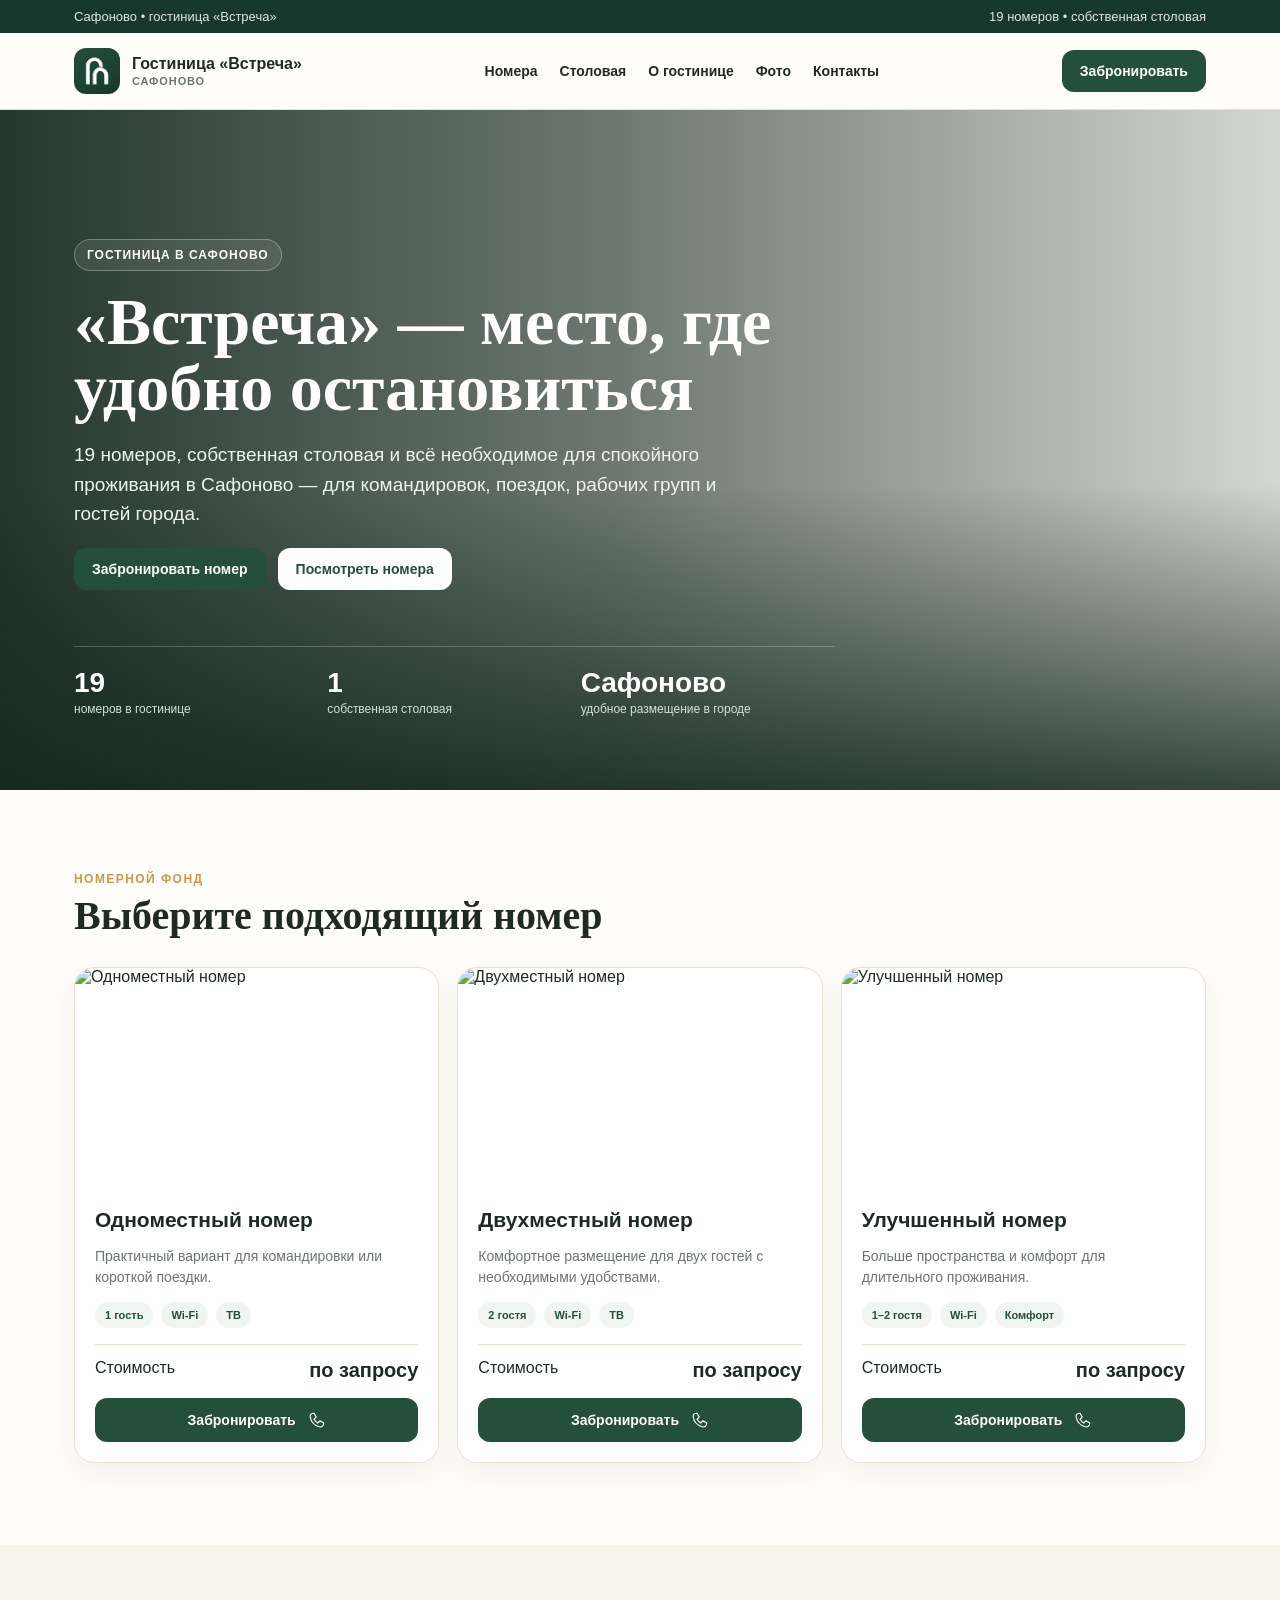
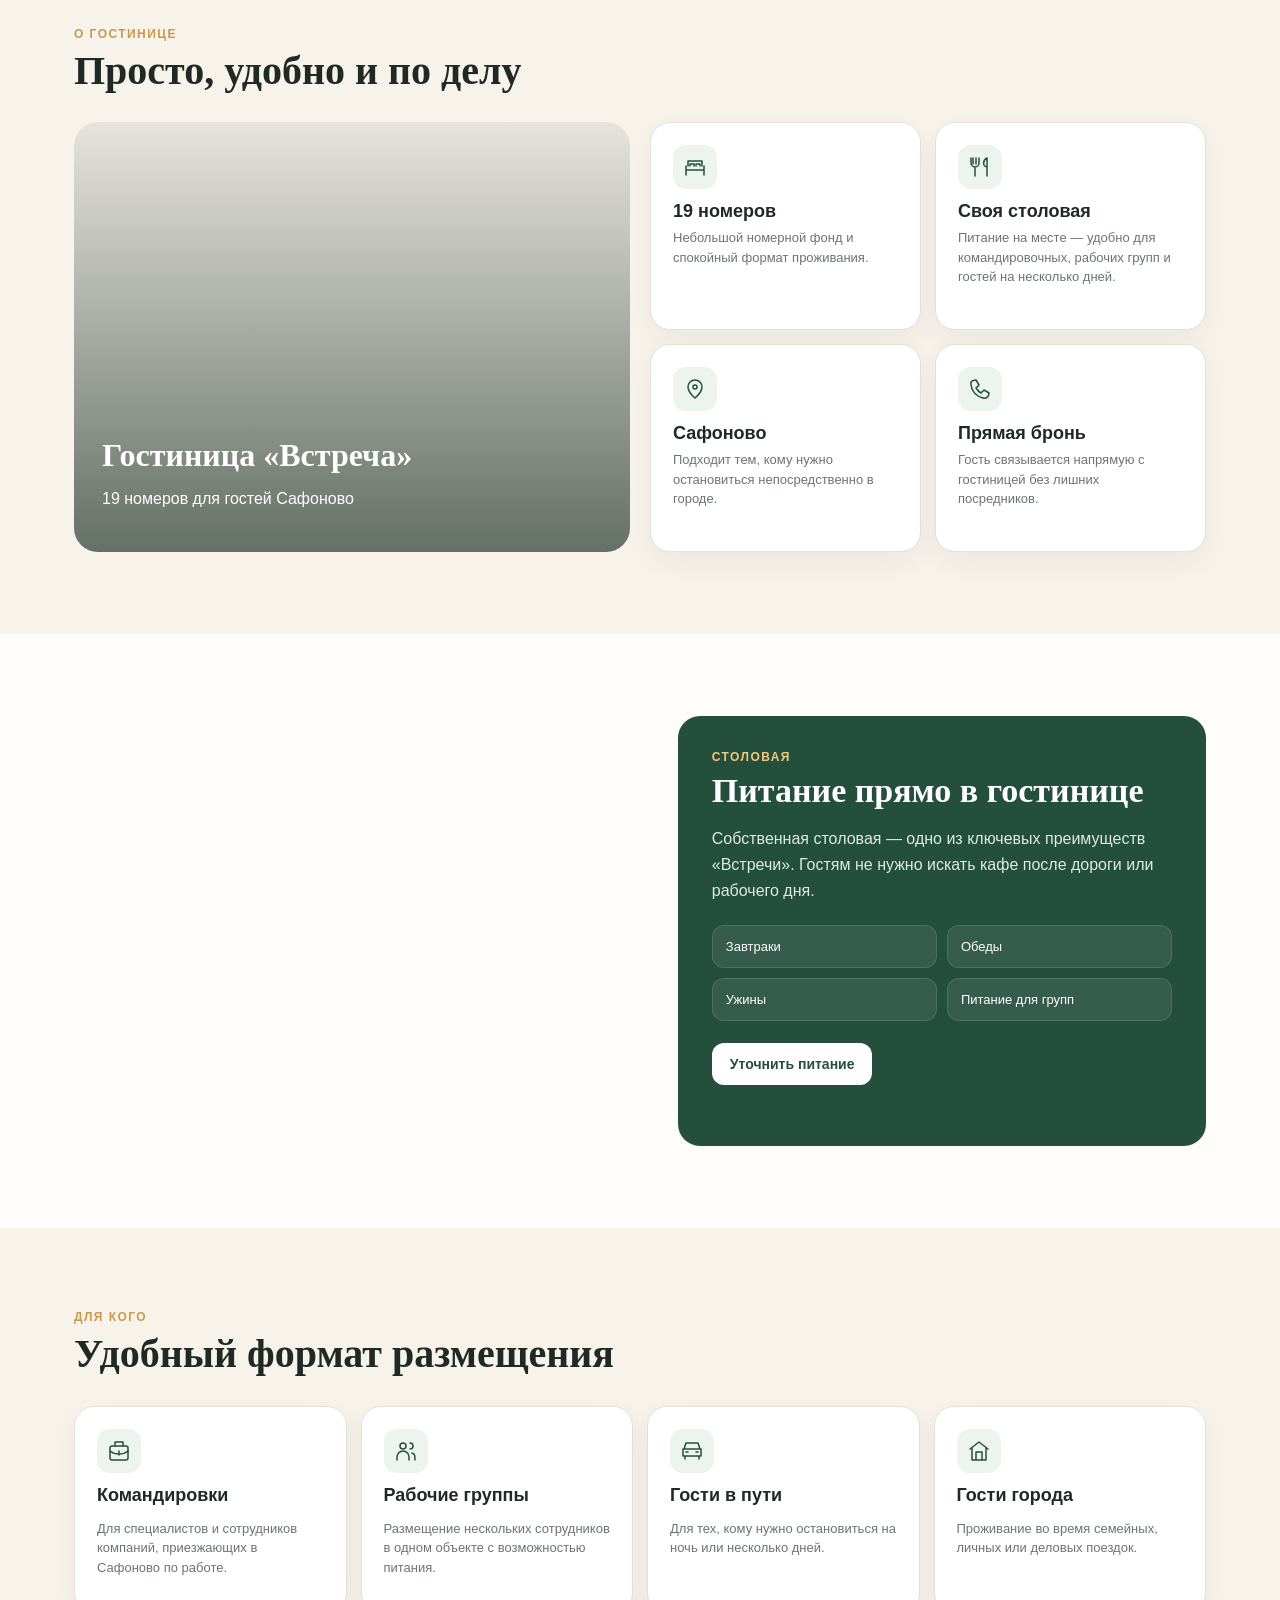
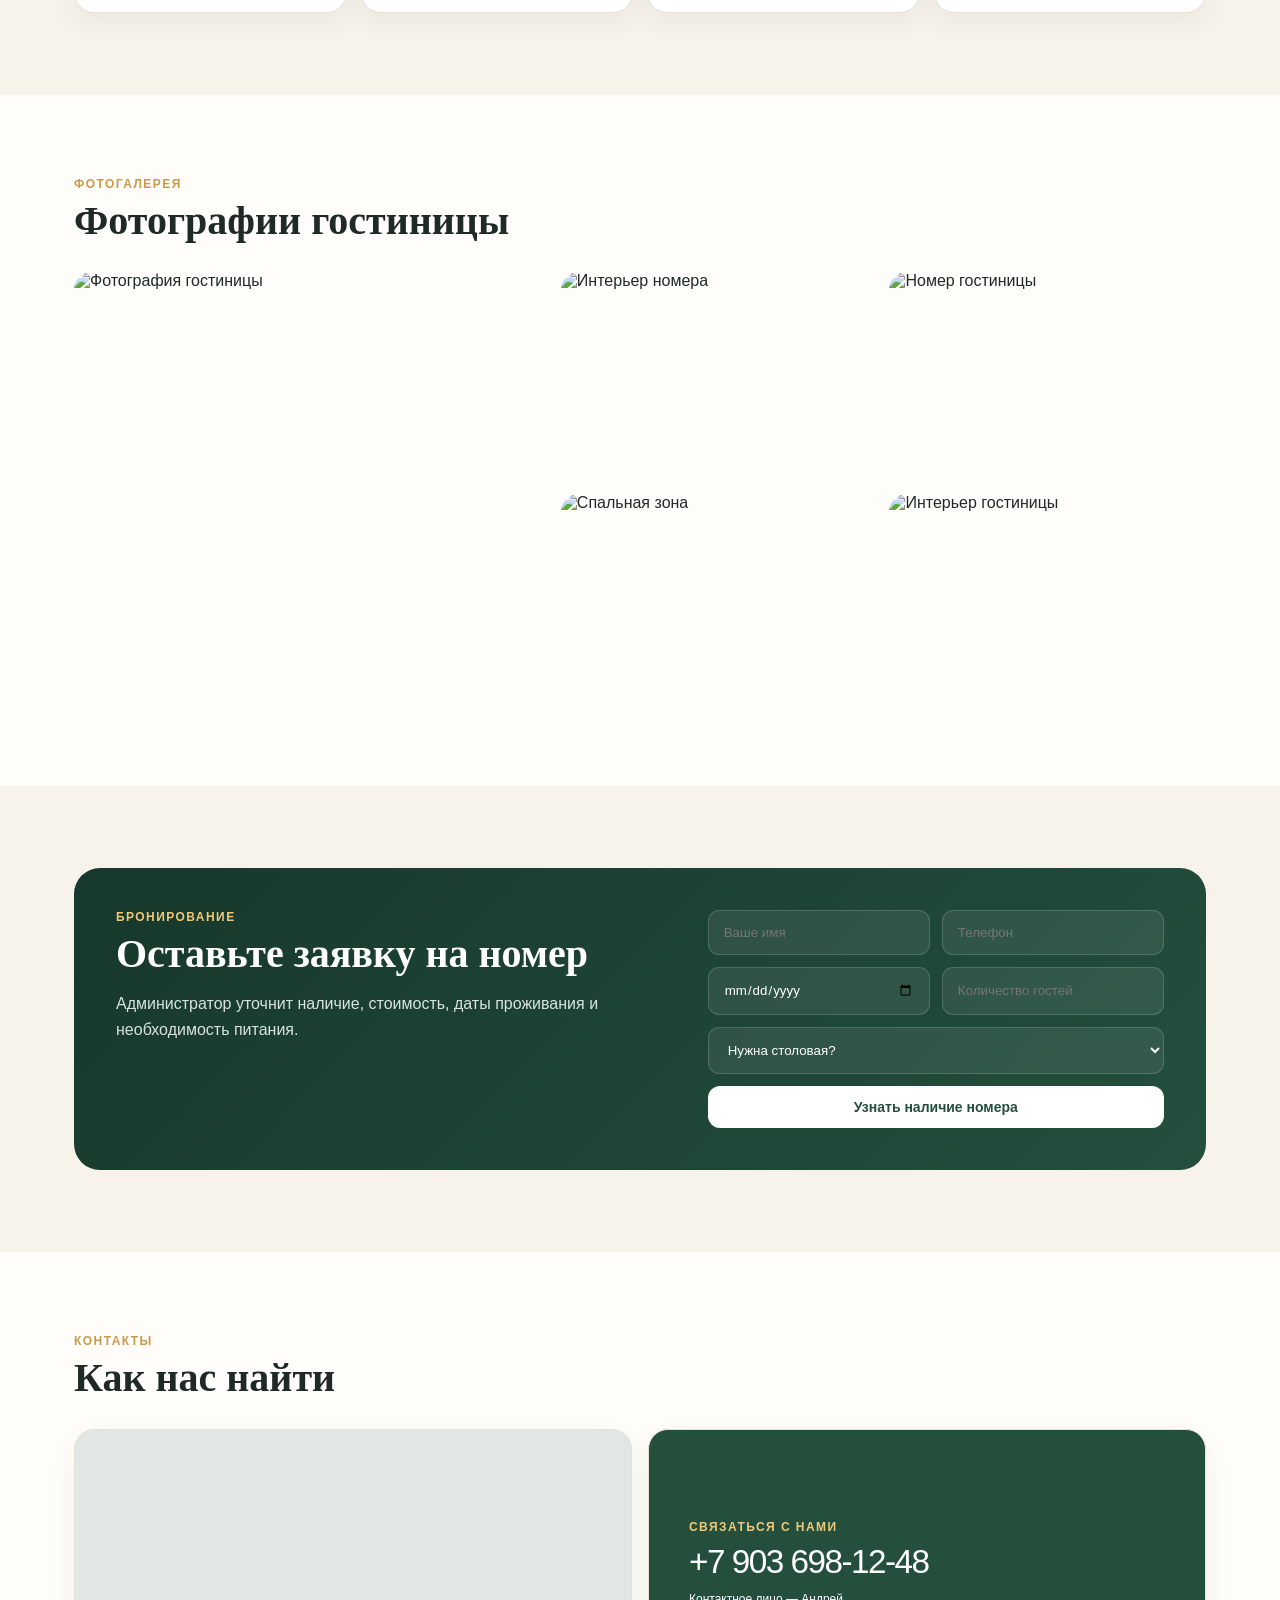
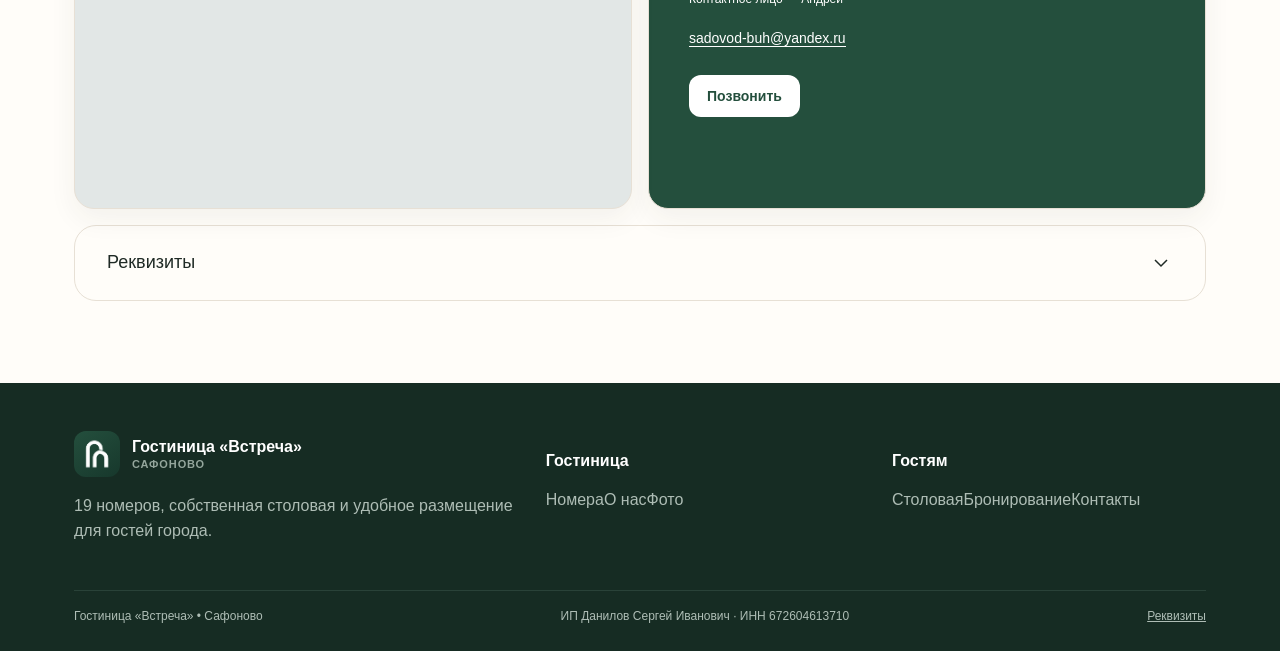
==== vstrecha.html @ 70683cca "Restore approved hotel design with logo, contacts and map" ====
<!DOCTYPE html>
<html lang="ru">
<head>
<meta charset="UTF-8">
<link rel="icon" href="[data-uri]">
<meta name="viewport" content="width=device-width, initial-scale=1.0">
<title>Гостиница «Встреча» — Сафоново</title>
<meta name="description" content="Гостиница «Встреча» в Сафоново. 19 номеров, собственная столовая, удобное размещение для командировок, поездок и отдыха.">
<style>
:root{--green:#244f3d;--green2:#17382c;--gold:#c99a4b;--cream:#f7f3eb;--paper:#fffdf9;--ink:#1f2a25;--muted:#6d756f;--line:#e7e0d5;--white:#fff}
*{box-sizing:border-box}html{scroll-behavior:smooth}body{margin:0;font-family:Arial,Helvetica,sans-serif;background:var(--paper);color:var(--ink)}a{text-decoration:none;color:inherit}img{display:block;width:100%}.wrap{max-width:1180px;margin:auto;padding:0 24px}
.topbar{background:var(--green2);color:#dce7e1;font-size:13px}.topbar .wrap{display:flex;justify-content:space-between;padding-top:9px;padding-bottom:9px}
header{position:sticky;top:0;z-index:30;background:rgba(255,253,249,.96);backdrop-filter:blur(10px);border-bottom:1px solid var(--line)}.nav{height:76px;display:flex;align-items:center;justify-content:space-between;gap:20px}
.brand{display:flex;align-items:center;gap:12px;font-weight:900}.logo{width:46px;height:46px;border-radius:12px;background:linear-gradient(145deg,var(--green),var(--green2));display:grid;place-items:center;color:#fff;font-family:Georgia,serif;font-size:24px}.brand small{display:block;font-size:11px;color:var(--muted);font-weight:700;letter-spacing:.08em;margin-top:2px}
nav{display:flex;gap:22px;font-size:14px;font-weight:700}.btn{display:inline-flex;align-items:center;justify-content:center;background:var(--green);color:#fff;padding:13px 18px;border-radius:12px;font-weight:800;font-size:14px}.btn.light{background:#fff;color:var(--green)}
.hero{min-height:680px;display:flex;align-items:end;color:#fff;background:linear-gradient(90deg,rgba(18,38,29,.92),rgba(18,38,29,.62) 48%,rgba(18,38,29,.18)),linear-gradient(0deg,rgba(18,38,29,.82),transparent 45%),url('https://images.unsplash.com/photo-1566073771259-6a8506099945?auto=format&fit=crop&w=1800&q=88') center/cover no-repeat}.hero .wrap{width:100%;padding-top:120px;padding-bottom:64px}.kicker{display:inline-flex;padding:8px 12px;border:1px solid rgba(255,255,255,.28);background:rgba(255,255,255,.09);border-radius:100px;font-size:12px;font-weight:850;letter-spacing:.08em;text-transform:uppercase}.hero h1{font-family:Georgia,serif;font-size:66px;line-height:1;max-width:780px;margin:18px 0}.hero p{font-size:19px;line-height:1.55;max-width:690px;color:#eef4ef}.hero-actions{display:flex;gap:12px;flex-wrap:wrap}.hero-facts{display:grid;grid-template-columns:repeat(3,1fr);max-width:760px;margin-top:56px;border-top:1px solid rgba(255,255,255,.24)}.hero-fact{padding:20px 20px 0 0}.hero-fact strong{display:block;font-size:28px}.hero-fact span{font-size:12px;color:#d6e0da}
.section{padding:82px 0}.section.alt{background:var(--cream)}.head{display:flex;justify-content:space-between;align-items:end;gap:30px;margin-bottom:30px}.eyebrow{color:var(--gold);font-size:12px;text-transform:uppercase;font-weight:900;letter-spacing:.12em;margin-bottom:8px}h2{font-family:Georgia,serif;font-size:40px;line-height:1.08;margin:0}.head p{max-width:520px;color:var(--muted);line-height:1.55;margin:0}
.rooms{display:grid;grid-template-columns:repeat(3,1fr);gap:18px}.card{background:#fff;border:1px solid var(--line);border-radius:20px;overflow:hidden;box-shadow:0 10px 28px rgba(48,43,34,.06)}.room img{height:220px;object-fit:cover}.room-body{padding:20px}.room h3{font-size:21px;margin:0 0 8px}.room p{color:var(--muted);font-size:14px;line-height:1.5}.room-tags{display:flex;gap:8px;flex-wrap:wrap}.tag{padding:7px 10px;border-radius:100px;background:#f1f5f2;color:var(--green);font-size:11px;font-weight:800}.price{margin-top:16px;padding-top:14px;border-top:1px solid var(--line);display:flex;justify-content:space-between}.price strong{font-size:20px}
.about-grid{display:grid;grid-template-columns:1fr 1fr;gap:20px}.about-photo{min-height:430px;border-radius:24px;background:linear-gradient(0deg,rgba(31,50,40,.68),rgba(31,50,40,.08)),url('https://images.unsplash.com/photo-1564501049412-61c2a3083791?auto=format&fit=crop&w=1200&q=85') center/cover no-repeat;display:flex;align-items:end;padding:28px;color:#fff}.about-photo h3{font-family:Georgia,serif;font-size:32px;margin:0 0 6px}.about-list{display:grid;grid-template-columns:1fr 1fr;gap:14px}.feature{padding:22px}.icon{width:44px;height:44px;border-radius:13px;background:#edf3ef;color:var(--green);display:grid;place-items:center;font-size:20px;margin-bottom:12px}.feature h3{margin:0 0 6px;font-size:18px}.feature p{margin:0;color:var(--muted);font-size:13px;line-height:1.5}
.dining{display:grid;grid-template-columns:1.05fr .95fr;gap:20px}.dining-image{min-height:430px;border-radius:22px;background:url('https://images.unsplash.com/photo-1515003197210-e0cd71810b5f?auto=format&fit=crop&w=1200&q=85') center/cover no-repeat}.dining-copy{background:var(--green);color:#fff;border-radius:22px;padding:34px}.dining-copy h3{font-family:Georgia,serif;font-size:34px;margin:8px 0 14px}.dining-copy p{color:#deebe3;line-height:1.6}.menu-grid{display:grid;grid-template-columns:1fr 1fr;gap:10px;margin:22px 0}.menu-item{padding:13px;background:rgba(255,255,255,.08);border:1px solid rgba(255,255,255,.12);border-radius:12px;font-size:13px}
.audience{display:grid;grid-template-columns:repeat(4,1fr);gap:14px}.audience .card{padding:22px}.audience h3{font-size:18px;margin:12px 0 6px}.audience p{color:var(--muted);font-size:13px;line-height:1.5}
.gallery{display:grid;grid-template-columns:1.2fr .8fr .8fr;grid-auto-rows:210px;gap:12px}.gallery img{height:100%;object-fit:cover;border-radius:18px}.gallery img:first-child{grid-row:span 2}
.booking{background:linear-gradient(135deg,var(--green2),var(--green));color:#fff;border-radius:26px;padding:42px;display:grid;grid-template-columns:1.1fr .9fr;gap:34px}.booking p{color:#d8e4dd;line-height:1.6}.form{display:grid;grid-template-columns:1fr 1fr;gap:12px}.form input,.form select{width:100%;padding:14px 15px;border-radius:11px;border:1px solid rgba(255,255,255,.15);background:rgba(255,255,255,.08);color:#fff}.form .full{grid-column:1/-1}.form button{border:0;cursor:pointer}
.mapbox{background:#ece8df;border-radius:20px;min-height:360px;display:grid;place-items:center;text-align:center;padding:30px}.mapbox strong{display:block;font-size:22px}.mapbox p{color:var(--muted);max-width:450px;line-height:1.55}
footer{background:#162c23;color:#aebdb5;padding:48px 0 28px}.footer-grid{display:grid;grid-template-columns:1.4fr 1fr 1fr;gap:32px}footer h4{color:#fff}.bottom{border-top:1px solid #294238;margin-top:30px;padding-top:18px;font-size:12px}
@media(max-width:900px){nav{display:none}.hero h1{font-size:48px}.rooms{grid-template-columns:1fr 1fr}.about-grid,.dining,.booking{grid-template-columns:1fr}.audience{grid-template-columns:1fr 1fr}.gallery{grid-template-columns:1fr 1fr}.gallery img:first-child{grid-row:auto}}
@media(max-width:620px){.wrap{padding:0 16px}.hero{min-height:620px}.hero h1{font-size:39px}.hero p{font-size:16px}.section{padding:58px 0}.head{display:block}.head p{margin-top:12px}.rooms,.audience,.about-list,.gallery,.form{grid-template-columns:1fr}.form .full{grid-column:auto}.hero-facts{grid-template-columns:1fr}.footer-grid{grid-template-columns:1fr}}

:root{--ease:cubic-bezier(.22,1,.36,1)}
.site-intro{position:fixed;z-index:3000;inset:0;display:grid;place-items:center;background:#172a2a;color:#fff;overflow:hidden;pointer-events:none;animation:intro-out .65s 2.2s var(--ease) forwards}.site-intro:before{content:'';position:absolute;inset:-5%;background:linear-gradient(#112426ba,#112426d9),url('https://images.unsplash.com/photo-1566073771259-6a8506099945?auto=format&fit=crop&w=1800&q=88') center/cover;animation:intro-bg 3s var(--ease) both}.intro-brand{position:relative;display:flex;align-items:center;flex-direction:column;animation:logo-reveal 1.7s .15s var(--ease) both}.intro-brand img{width:150px;height:150px;object-fit:contain;filter:brightness(0) invert(1);margin-bottom:18px}.intro-brand strong{font-size:clamp(40px,6vw,80px);font-weight:500;letter-spacing:.17em;padding-left:.17em;line-height:1.1}.intro-brand span{font-size:10px;letter-spacing:.32em;margin-top:20px}.intro-glow{position:absolute;inset:0;background:linear-gradient(110deg,transparent 30%,#b8f6e416,transparent 70%);animation:intro-light 2s ease-in-out both}.intro-line{position:absolute;bottom:12%;height:1px;background:#b9e7dc;width:100px;transform-origin:left;animation:line-in 2.1s var(--ease) both}@keyframes logo-reveal{from{opacity:0;clip-path:inset(0 100% 0 0);transform:translateY(12px)}to{opacity:1;clip-path:inset(0);transform:none}}@keyframes intro-light{from{transform:translateX(-100%)}to{transform:translateX(100%)}}@keyframes intro-out{to{opacity:0;visibility:hidden}}@keyframes intro-bg{from{transform:scale(1.08);opacity:.4}to{transform:scale(1);opacity:1}}@keyframes line-in{from{transform:scaleX(0)}to{transform:scaleX(1)}}
.reveal{opacity:0;transform:translateY(38px);transition:opacity .8s var(--ease),transform 1s var(--ease);transition-delay:var(--delay,0ms)}.reveal.is-visible{opacity:1;transform:translateY(0)}.room.reveal:nth-child(2){--delay:100ms}.room.reveal:nth-child(3){--delay:200ms}.audience .card:nth-child(2){--delay:60ms}.audience .card:nth-child(3){--delay:120ms}.audience .card:nth-child(4){--delay:180ms}
.contact-grid{display:grid;grid-template-columns:1fr 1fr;gap:16px}.contact-grid .card{padding:40px}.contact-address h3{font-size:30px;line-height:1.15;font-weight:500;letter-spacing:-.04em;margin:0 0 18px}.contact-address p{max-width:430px;color:var(--muted);font-size:14px;margin-bottom:28px}.contact-person{background:var(--green);display:flex;align-items:flex-start;flex-direction:column;justify-content:center}.contact-phone{font-size:clamp(24px,2.6vw,38px);font-weight:500;letter-spacing:-.045em;line-height:1.2}.contact-person p{font-size:12px;margin:10px 0 24px}.contact-email{font-size:14px;border-bottom:1px solid currentColor;overflow-wrap:anywhere}.contact-person .btn{margin-top:28px}.requisites{background:#fff;border-radius:22px;margin-top:16px;padding:0 32px}.requisites summary{padding:25px 0;display:flex;align-items:center;justify-content:space-between;font-size:18px;font-weight:500;cursor:pointer;list-style:none}.requisites summary::-webkit-details-marker{display:none}.requisites summary svg{width:24px;height:24px;transition:transform .3s}.requisites[open] summary svg{transform:rotate(180deg)}.requisites dl{margin:0;padding:0 0 28px}.requisites dl>div{display:grid;grid-template-columns:240px 1fr;gap:24px;padding:14px 0;border-top:1px solid var(--line);font-size:12px}.requisites dt{color:var(--muted)}.requisites dd{margin:0;overflow-wrap:anywhere}.bottom{display:flex;justify-content:space-between;gap:16px;flex-wrap:wrap}.bottom a{text-decoration:underline}
@media(max-width:800px){.contact-grid{grid-template-columns:1fr}.contact-grid .card{padding:30px}.contact-phone{font-size:32px}}
@media(max-width:540px){.contact-grid .card{padding:28px 24px}.contact-address h3{font-size:28px}.contact-phone{font-size:28px}.contact-address p{font-size:12px}.contact-address .btn{font-size:10px;padding:15px 18px;gap:12px}.requisites{padding:0 24px}.requisites dl>div{grid-template-columns:1fr;gap:5px}.requisites summary{font-size:17px}.bottom{flex-direction:column;gap:10px}}

.contact-grid .contact-map{padding:0;min-height:380px;position:relative;background:#e2e7e6}.contact-map iframe{display:block;border:0;width:100%;height:100%;min-height:380px;position:absolute;inset:0}@media(max-width:540px){.contact-grid .contact-map,.contact-map iframe{min-height:360px}}

html{scroll-padding-top:100px}button,input,select{font-family:inherit}a:focus-visible,button:focus-visible,summary:focus-visible{outline:3px solid var(--gold);outline-offset:4px}.logo img{width:36px;height:36px;object-fit:contain;filter:brightness(0) invert(1)}.icon svg{width:24px;height:24px}.menu-toggle{display:none}.room-book{margin-top:16px;width:100%;gap:12px}.room-book:after{content:'';width:18px;height:18px;background:currentColor;mask:url("data:image/svg+xml,%3Csvg xmlns='http://www.w3.org/2000/svg' viewBox='0 0 24 24'%3E%3Cpath d='m8 3 3 5-3 3c2 3 3 4 5 5l3-3 5 3c0 4-3 6-6 5C8 19 4 15 3 8 2 5 4 3 8 3Z' fill='none' stroke='black' stroke-width='1.5'/%3E%3C/svg%3E") center/contain no-repeat}.btn{transition:transform .25s,filter .25s}.btn:hover{transform:translateY(-2px);filter:brightness(1.08)}.form input,.form select{min-width:0}.form option{color:var(--ink);background:var(--paper)}.room img{transition:filter .4s}.room:hover img{filter:brightness(1.04)}
.contact-person{color:#fff}.contact-person .eyebrow{color:#f1c978}.contact-address h3{font-family:Georgia,serif}.contact-grid .card{border-radius:20px}.requisites{background:var(--paper);border:1px solid var(--line)}.contact-email{color:#fff}.intro-brand strong{font-family:Georgia,serif}.intro-brand span{font-family:Arial,sans-serif}.intro-line{background:var(--gold)}
@media(max-width:900px){.menu-toggle{display:grid;place-items:center;width:40px;height:40px;flex-shrink:0;border:1px solid var(--line);border-radius:10px;background:var(--paper);color:var(--green)}.menu-toggle svg{width:24px;height:24px}.nav{gap:12px}.nav>.btn{margin-left:auto}nav.is-open{display:flex;position:absolute;top:76px;left:16px;right:16px;padding:24px;flex-direction:column;gap:20px;background:var(--paper);border:1px solid var(--line);border-radius:16px;box-shadow:0 12px 30px #17382c15}}
@media(max-width:620px){.topbar .wrap{gap:12px;font-size:10px}.nav{gap:8px}.brand{font-size:12px;gap:7px}.brand small{font-size:9px}.logo{width:36px;height:40px;flex-shrink:0}.logo img{width:29px;height:29px}.nav>.btn{padding:12px 10px;font-size:10px}.menu-toggle{width:34px;height:36px}.booking{padding:28px 22px}.form input,.form select{font-size:16px}.hero-facts{gap:0}.hero-fact{padding-top:16px}.contact-person .contact-phone{font-size:27px}.footer-grid .brand{font-size:16px}}
@media(prefers-reduced-motion:reduce){html{scroll-behavior:auto}*,*:before,*:after{animation:none!important;transition:none!important}.site-intro{display:none}.reveal{opacity:1;transform:none}}
</style>
</head>
<body>
<div class="site-intro" aria-hidden="true"><div class="intro-glow"></div><div class="intro-brand"><img src="[data-uri]" alt=""><strong>ВСТРЕЧА</strong><span>ГОСТИНИЦА · САФОНОВО</span></div><div class="intro-line"></div></div>
<div class="topbar"><div class="wrap"><span>Сафоново • гостиница «Встреча»</span><span>19 номеров • собственная столовая</span></div></div>
<header><div class="wrap nav"><a href="#" class="brand"><div class="logo"><img src="[data-uri]" alt="" width="64" height="64"></div><div>Гостиница «Встреча»<small>САФОНОВО</small></div></a><nav id="navigation" aria-label="Основная навигация"><a href="#rooms">Номера</a><a href="#dining">Столовая</a><a href="#about">О гостинице</a><a href="#gallery">Фото</a><a href="#contacts">Контакты</a></nav><button class="menu-toggle" aria-label="Открыть меню" aria-expanded="false" aria-controls="navigation"><svg viewBox="0 0 24 24" fill="none" stroke="currentColor" stroke-width="1.5"><path d="M4 8h16M4 16h16"/></svg></button><a class="btn" href="#booking">Забронировать</a></div></header>

<section class="hero"><div class="wrap"><div class="kicker">Гостиница в Сафоново</div><h1>«Встреча» — место, где удобно остановиться</h1><p>19 номеров, собственная столовая и всё необходимое для спокойного проживания в Сафоново — для командировок, поездок, рабочих групп и гостей города.</p><div class="hero-actions"><a class="btn" href="#booking">Забронировать номер</a><a class="btn light" href="#rooms">Посмотреть номера</a></div><div class="hero-facts"><div class="hero-fact"><strong>19</strong><span>номеров в гостинице</span></div><div class="hero-fact"><strong>1</strong><span>собственная столовая</span></div><div class="hero-fact"><strong>Сафоново</strong><span>удобное размещение в городе</span></div></div></div></section>

<section class="section" id="rooms"><div class="wrap"><div class="head"><div><div class="eyebrow">Номерной фонд</div><h2>Выберите подходящий номер</h2></div></div><div class="rooms">
<article class="card room"><img src="https://images.unsplash.com/photo-1611892440504-42a792e24d32?auto=format&fit=crop&w=900&q=82" alt="Одноместный номер" loading="lazy"><div class="room-body"><h3>Одноместный номер</h3><p>Практичный вариант для командировки или короткой поездки.</p><div class="room-tags"><span class="tag">1 гость</span><span class="tag">Wi‑Fi</span><span class="tag">ТВ</span></div><div class="price"><span>Стоимость</span><strong>по запросу</strong></div><a class="btn room-book" href="tel:+79036981248">Забронировать</a></div></article>
<article class="card room"><img src="https://images.unsplash.com/photo-1566665797739-1674de7a421a?auto=format&fit=crop&w=900&q=82" alt="Двухместный номер" loading="lazy"><div class="room-body"><h3>Двухместный номер</h3><p>Комфортное размещение для двух гостей с необходимыми удобствами.</p><div class="room-tags"><span class="tag">2 гостя</span><span class="tag">Wi‑Fi</span><span class="tag">ТВ</span></div><div class="price"><span>Стоимость</span><strong>по запросу</strong></div><a class="btn room-book" href="tel:+79036981248">Забронировать</a></div></article>
<article class="card room"><img src="https://images.unsplash.com/photo-1590490360182-c33d57733427?auto=format&fit=crop&w=900&q=82" alt="Улучшенный номер" loading="lazy"><div class="room-body"><h3>Улучшенный номер</h3><p>Больше пространства и комфорт для длительного проживания.</p><div class="room-tags"><span class="tag">1–2 гостя</span><span class="tag">Wi‑Fi</span><span class="tag">Комфорт</span></div><div class="price"><span>Стоимость</span><strong>по запросу</strong></div><a class="btn room-book" href="tel:+79036981248">Забронировать</a></div></article>
</div></div></section>

<section class="section alt" id="about"><div class="wrap"><div class="head"><div><div class="eyebrow">О гостинице</div><h2>Просто, удобно и по делу</h2></div></div><div class="about-grid"><div class="about-photo"><div><h3>Гостиница «Встреча»</h3><p>19 номеров для гостей Сафоново</p></div></div><div class="about-list">
<div class="card feature"><div class="icon"><svg viewBox="0 0 24 24" fill="none" stroke="currentColor" stroke-width="1.5" stroke-linecap="round" stroke-linejoin="round" aria-hidden="true"><path d="M3 18v-7m18 7v-7M3 15h18M5 11V6h14v5M7 11V9h4v2m2 0V9h4v2M3 18v2m18-2v2"/></svg></div><h3>19 номеров</h3><p>Небольшой номерной фонд и спокойный формат проживания.</p></div>
<div class="card feature"><div class="icon"><svg viewBox="0 0 24 24" fill="none" stroke="currentColor" stroke-width="1.5" stroke-linecap="round" stroke-linejoin="round" aria-hidden="true"><path d="M5 3v6m3-6v6M3 3v5a4 4 0 0 0 8 0V3M7 12v9M19 21V3c-4 2-5 8 0 9"/></svg></div><h3>Своя столовая</h3><p>Питание на месте — удобно для командировочных, рабочих групп и гостей на несколько дней.</p></div>
<div class="card feature"><div class="icon"><svg viewBox="0 0 24 24" fill="none" stroke="currentColor" stroke-width="1.5" stroke-linecap="round" stroke-linejoin="round" aria-hidden="true"><path d="M19 10c0 5-7 11-7 11S5 15 5 10a7 7 0 1 1 14 0Z"/><circle cx="12" cy="10" r="2"/></svg></div><h3>Сафоново</h3><p>Подходит тем, кому нужно остановиться непосредственно в городе.</p></div>
<div class="card feature"><div class="icon"><svg viewBox="0 0 24 24" fill="none" stroke="currentColor" stroke-width="1.5" stroke-linecap="round" stroke-linejoin="round" aria-hidden="true"><path d="m8 3 3 5-3 3c2 3 3 4 5 5l3-3 5 3c0 4-3 6-6 5C8 19 4 15 3 8 2 5 4 3 8 3Z"/></svg></div><h3>Прямая бронь</h3><p>Гость связывается напрямую с гостиницей без лишних посредников.</p></div>
</div></div></div></section>

<section class="section" id="dining"><div class="wrap"><div class="dining"><div class="dining-image"></div><div class="dining-copy"><div class="eyebrow" style="color:#f1c978">Столовая</div><h3>Питание прямо в гостинице</h3><p>Собственная столовая — одно из ключевых преимуществ «Встречи». Гостям не нужно искать кафе после дороги или рабочего дня.</p><div class="menu-grid"><div class="menu-item">Завтраки</div><div class="menu-item">Обеды</div><div class="menu-item">Ужины</div><div class="menu-item">Питание для групп</div></div><a class="btn light" href="#booking">Уточнить питание</a></div></div></div></section>

<section class="section alt"><div class="wrap"><div class="head"><div><div class="eyebrow">Для кого</div><h2>Удобный формат размещения</h2></div></div><div class="audience">
<div class="card"><div class="icon"><svg viewBox="0 0 24 24" fill="none" stroke="currentColor" stroke-width="1.5" stroke-linecap="round" stroke-linejoin="round" aria-hidden="true"><rect x="3" y="7" width="18" height="14" rx="2"/><path d="M8 7V3h8v4M3 12c5 4 13 4 18 0M12 12v4"/></svg></div><h3>Командировки</h3><p>Для специалистов и сотрудников компаний, приезжающих в Сафоново по работе.</p></div>
<div class="card"><div class="icon"><svg viewBox="0 0 24 24" fill="none" stroke="currentColor" stroke-width="1.5" stroke-linecap="round" stroke-linejoin="round" aria-hidden="true"><circle cx="9" cy="7" r="3"/><path d="M3 21v-3a6 6 0 0 1 12 0v3M16 4a3 3 0 0 1 0 6m2 4c3 1 3 3 3 7"/></svg></div><h3>Рабочие группы</h3><p>Размещение нескольких сотрудников в одном объекте с возможностью питания.</p></div>
<div class="card"><div class="icon"><svg viewBox="0 0 24 24" fill="none" stroke="currentColor" stroke-width="1.5" stroke-linecap="round" stroke-linejoin="round" aria-hidden="true"><path d="m4 10 2-6h12l2 6M3 17v-7h18v7H3Zm2 0v3m14-3v3M6 13h2m8 0h2"/></svg></div><h3>Гости в пути</h3><p>Для тех, кому нужно остановиться на ночь или несколько дней.</p></div>
<div class="card"><div class="icon"><svg viewBox="0 0 24 24" fill="none" stroke="currentColor" stroke-width="1.5" stroke-linecap="round" stroke-linejoin="round" aria-hidden="true"><path d="m3 10 9-7 9 7M5 9v12h14V9M9 21v-8h6v8"/></svg></div><h3>Гости города</h3><p>Проживание во время семейных, личных или деловых поездок.</p></div>
</div></div></section>

<section class="section" id="gallery"><div class="wrap"><div class="head"><div><div class="eyebrow">Фотогалерея</div><h2>Фотографии гостиницы</h2></div></div><div class="gallery">
<img src="https://images.unsplash.com/photo-1564501049412-61c2a3083791?auto=format&fit=crop&w=1000&q=82" alt="Фотография гостиницы" loading="lazy">
<img src="https://images.unsplash.com/photo-1591088398332-8a7791972843?auto=format&fit=crop&w=800&q=82" alt="Интерьер номера" loading="lazy">
<img src="https://images.unsplash.com/photo-1582719478250-c89cae4dc85b?auto=format&fit=crop&w=800&q=82" alt="Номер гостиницы" loading="lazy">
<img src="https://images.unsplash.com/photo-1540518614846-7eded433c457?auto=format&fit=crop&w=800&q=82" alt="Спальная зона" loading="lazy">
<img src="https://images.unsplash.com/photo-1551882547-ff40c63fe5fa?auto=format&fit=crop&w=800&q=82" alt="Интерьер гостиницы" loading="lazy">
</div></div></section>

<section class="section alt" id="booking"><div class="wrap"><div class="booking"><div><div class="eyebrow" style="color:#f1c978">Бронирование</div><h2>Оставьте заявку на номер</h2><p>Администратор уточнит наличие, стоимость, даты проживания и необходимость питания.</p></div><form class="form" onsubmit="event.preventDefault();alert('Демонстрационная форма');"><input type="text" autocomplete="name" aria-label="Ваше имя" placeholder="Ваше имя"><input type="tel" autocomplete="tel" aria-label="Телефон" placeholder="Телефон"><input type="date" aria-label="Дата заезда"><input type="number" aria-label="Количество гостей" min="1" placeholder="Количество гостей"><select class="full" aria-label="Нужна столовая?"><option>Нужна столовая?</option><option>Да</option><option>Нет</option></select><button class="btn light full" type="submit">Узнать наличие номера</button></form></div></div></section>

<section class="section" id="contacts"><div class="wrap"><div class="head"><div><div class="eyebrow">Контакты</div><h2>Как нас найти</h2></div></div><div class="contact-grid"><div class="contact-map card"><iframe src="https://yandex.ru/map-widget/v1/?ll=33.235267%2C55.118658&amp;z=17&amp;pt=33.235267%2C55.118658%2Cpm2rdm" title="Гостиница Встреча — Сафоново, Советская улица, 68 на Яндекс Картах" loading="lazy" allowfullscreen referrerpolicy="no-referrer-when-downgrade"></iframe></div><div class="contact-person card"><div class="eyebrow">Связаться с нами</div><a class="contact-phone" href="tel:+79036981248">+7 903 698-12-48</a><p>Контактное лицо — Андрей</p><a class="contact-email" href="mailto:sadovod-buh@yandex.ru">sadovod-buh@yandex.ru</a><a class="btn light" href="tel:+79036981248">Позвонить</a></div></div><details class="requisites" id="requisites"><summary>Реквизиты <svg viewBox="0 0 24 24" fill="none" stroke="currentColor" stroke-width="1.5" aria-hidden="true"><path d="m6 9 6 6 6-6"/></svg></summary><dl><div><dt>Наименование</dt><dd>ИП Данилов Сергей Иванович</dd></div><div><dt>ИНН</dt><dd>672604613710</dd></div><div><dt>ОГРНИП</dt><dd>304672627500075</dd></div><div><dt>Юридический адрес</dt><dd>Смоленская область, 215500, г. Сафоново, ул. Первомайская, д. 91</dd></div><div><dt>Фактический адрес</dt><dd>Смоленская область, 215500, г. Сафоново, ул. Советская, д. 68</dd></div><div><dt>Расчётный счёт</dt><dd>40802810217300000016</dd></div><div><dt>Корреспондентский счёт</dt><dd>30101810200000000593</dd></div><div><dt>БИК</dt><dd>044525593</dd></div><div><dt>Банк</dt><dd>АО «АЛЬФА-БАНК»</dd></div><div><dt>E-mail</dt><dd><a href="mailto:sadovod-buh@yandex.ru">sadovod-buh@yandex.ru</a></dd></div><div><dt>Дополнительный телефон</dt><dd><a href="tel:+79516979430">+7 951 697-94-30</a></dd></div><div><dt>ОКВЭД</dt><dd>47.75</dd></div><div><dt>Дополнительные ОКВЭД</dt><dd>55.10, 56.10, 56.21, 56.29, 56.30</dd></div></dl></details></div></section>

<footer><div class="wrap"><div class="footer-grid"><div><div class="brand"><div class="logo"><img src="[data-uri]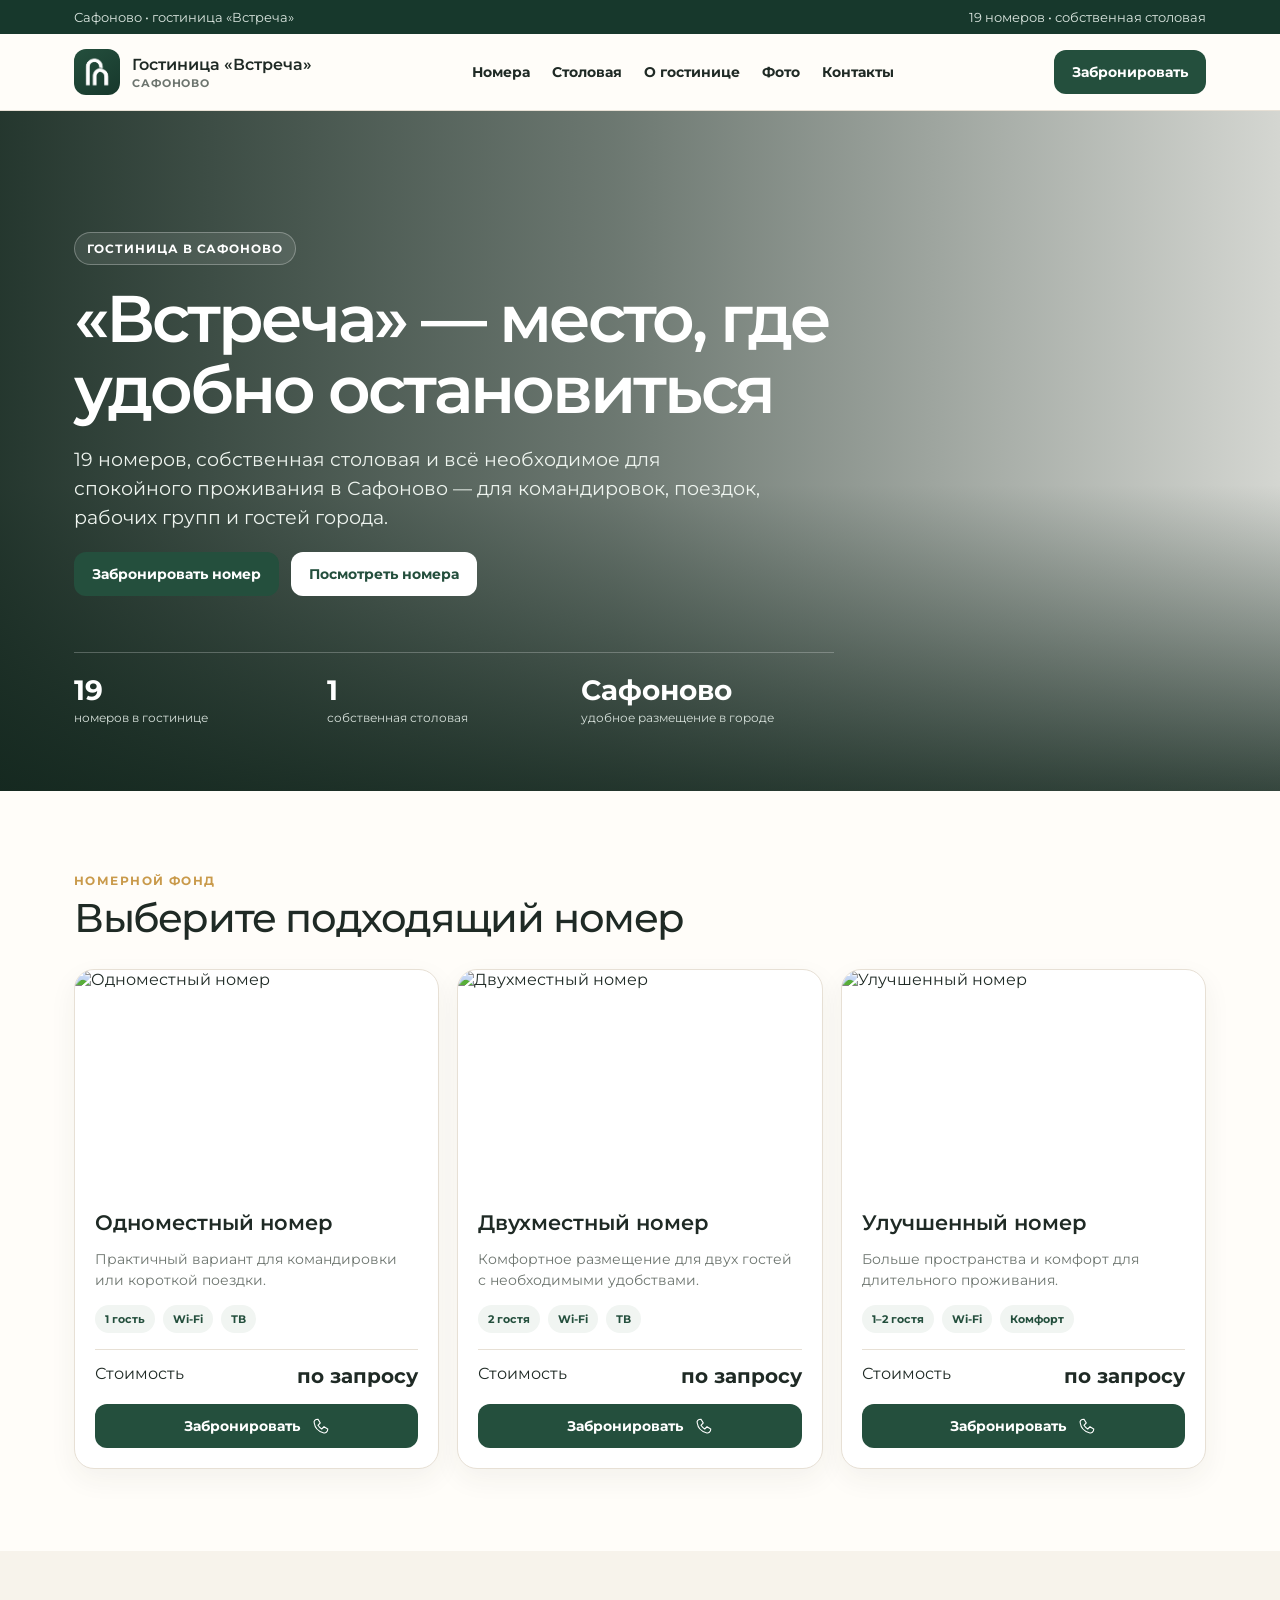
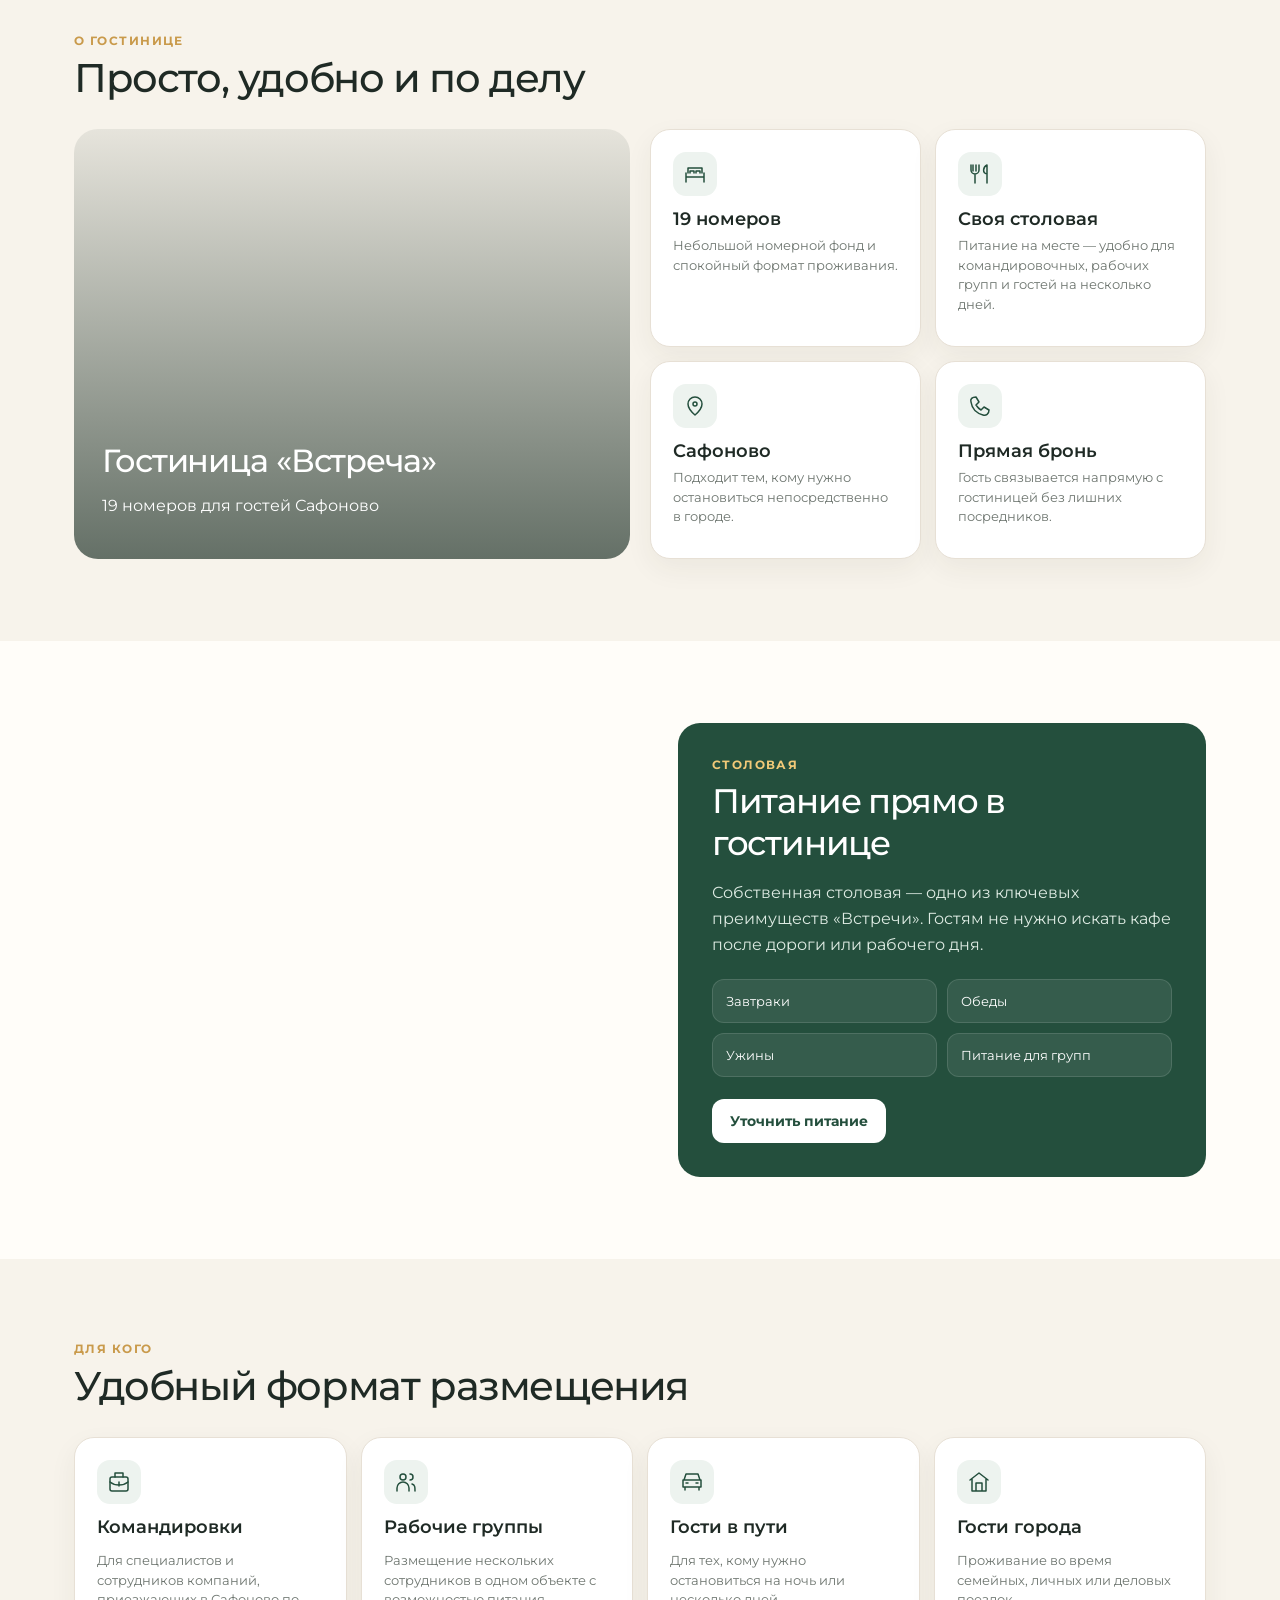
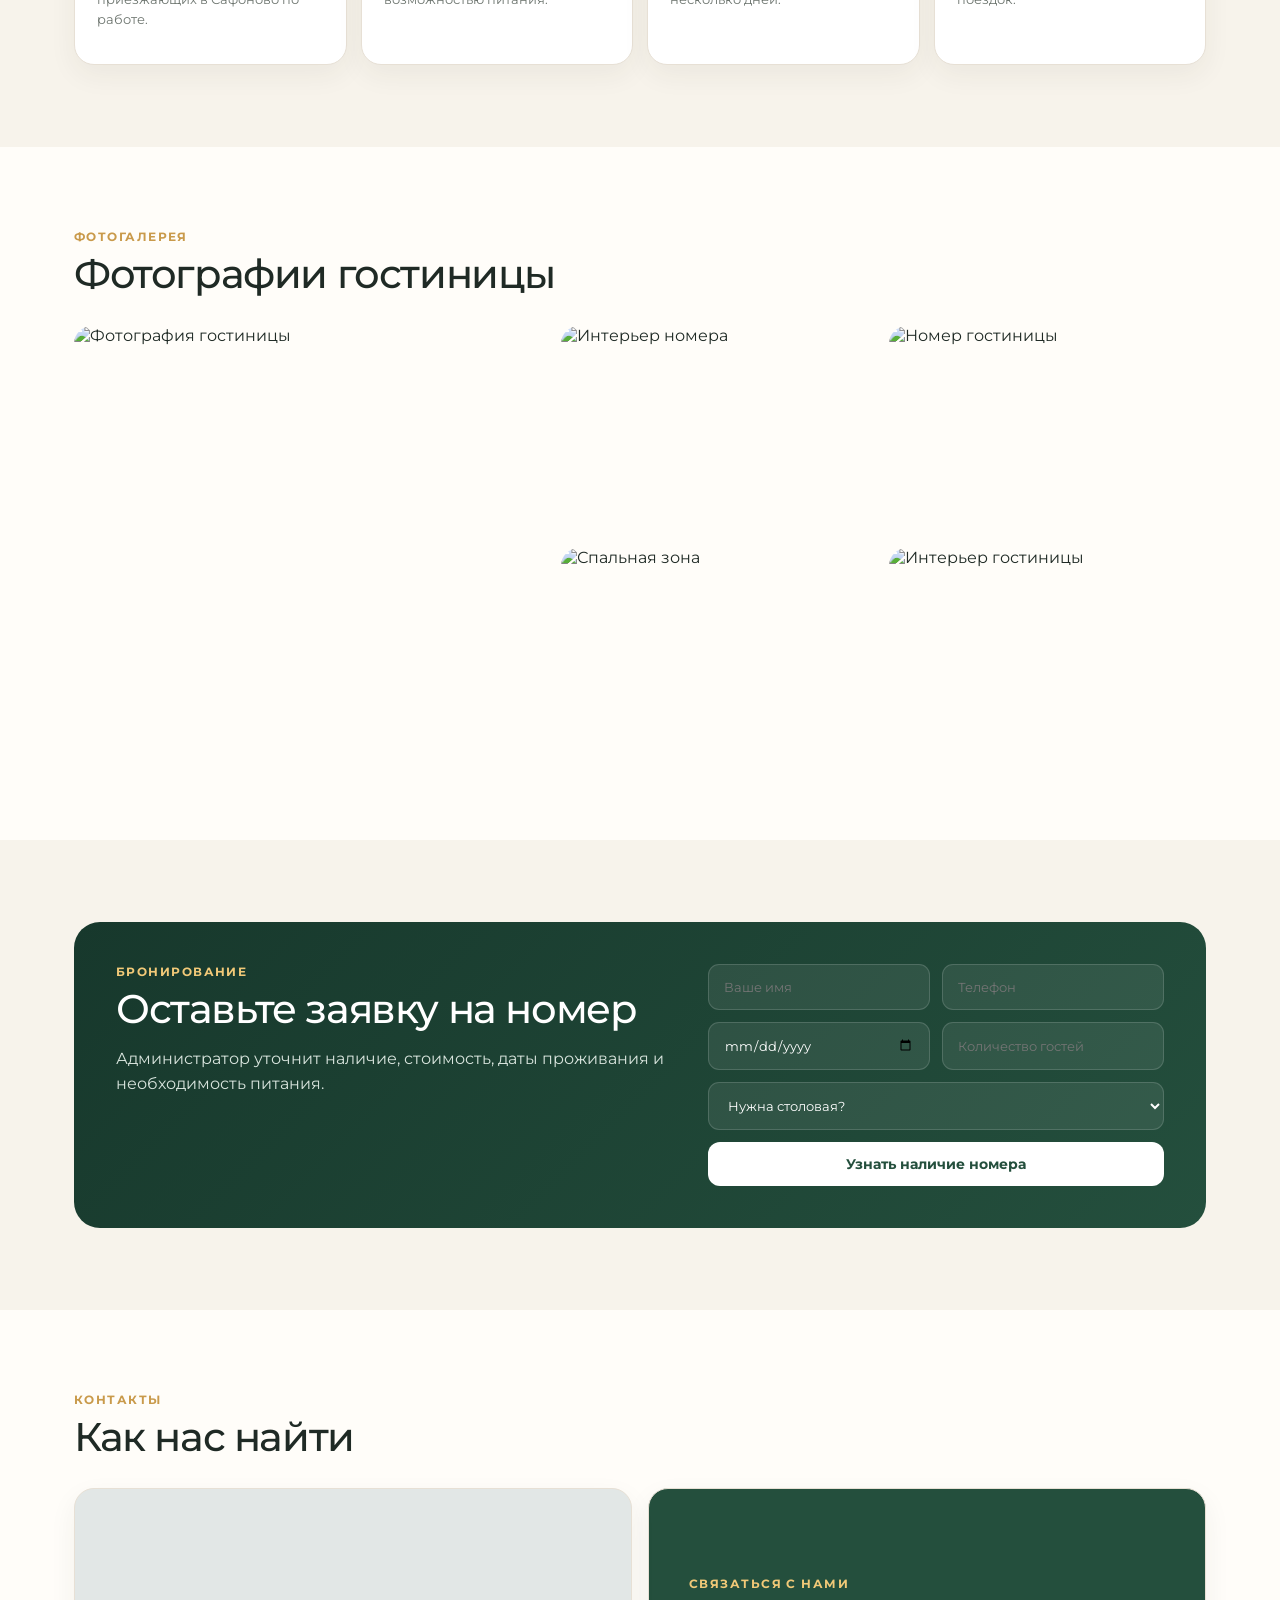
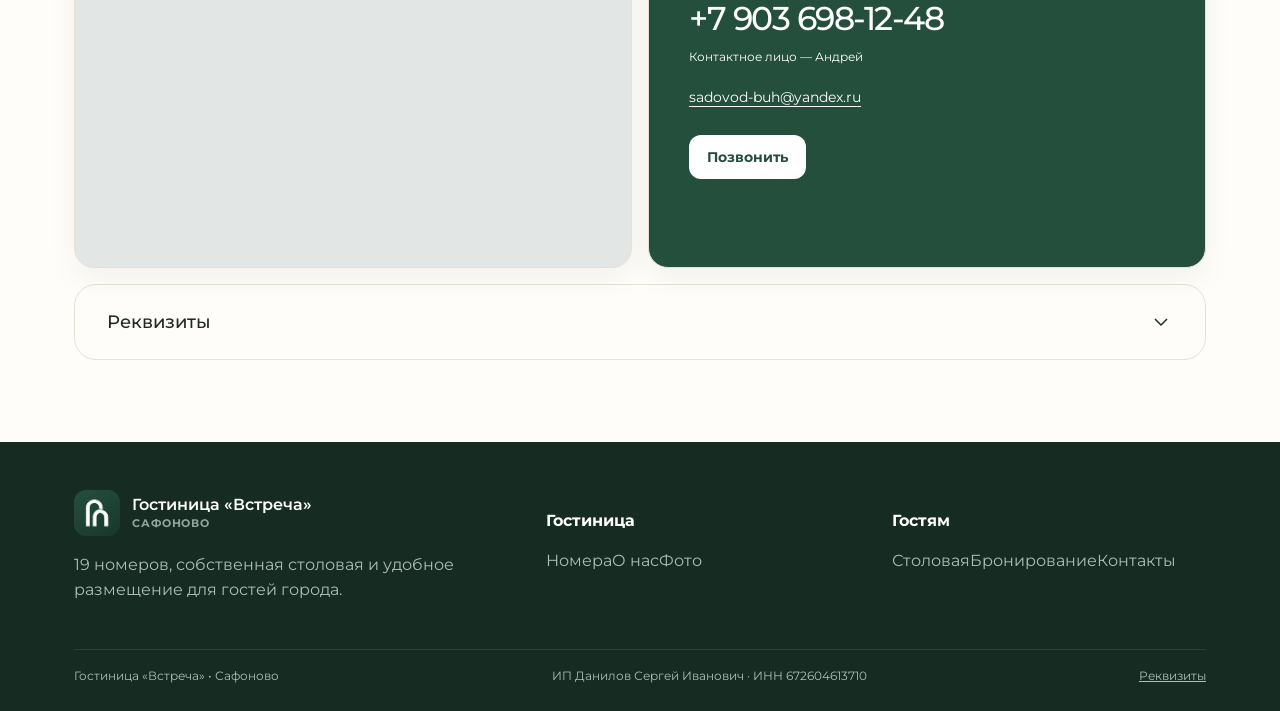
